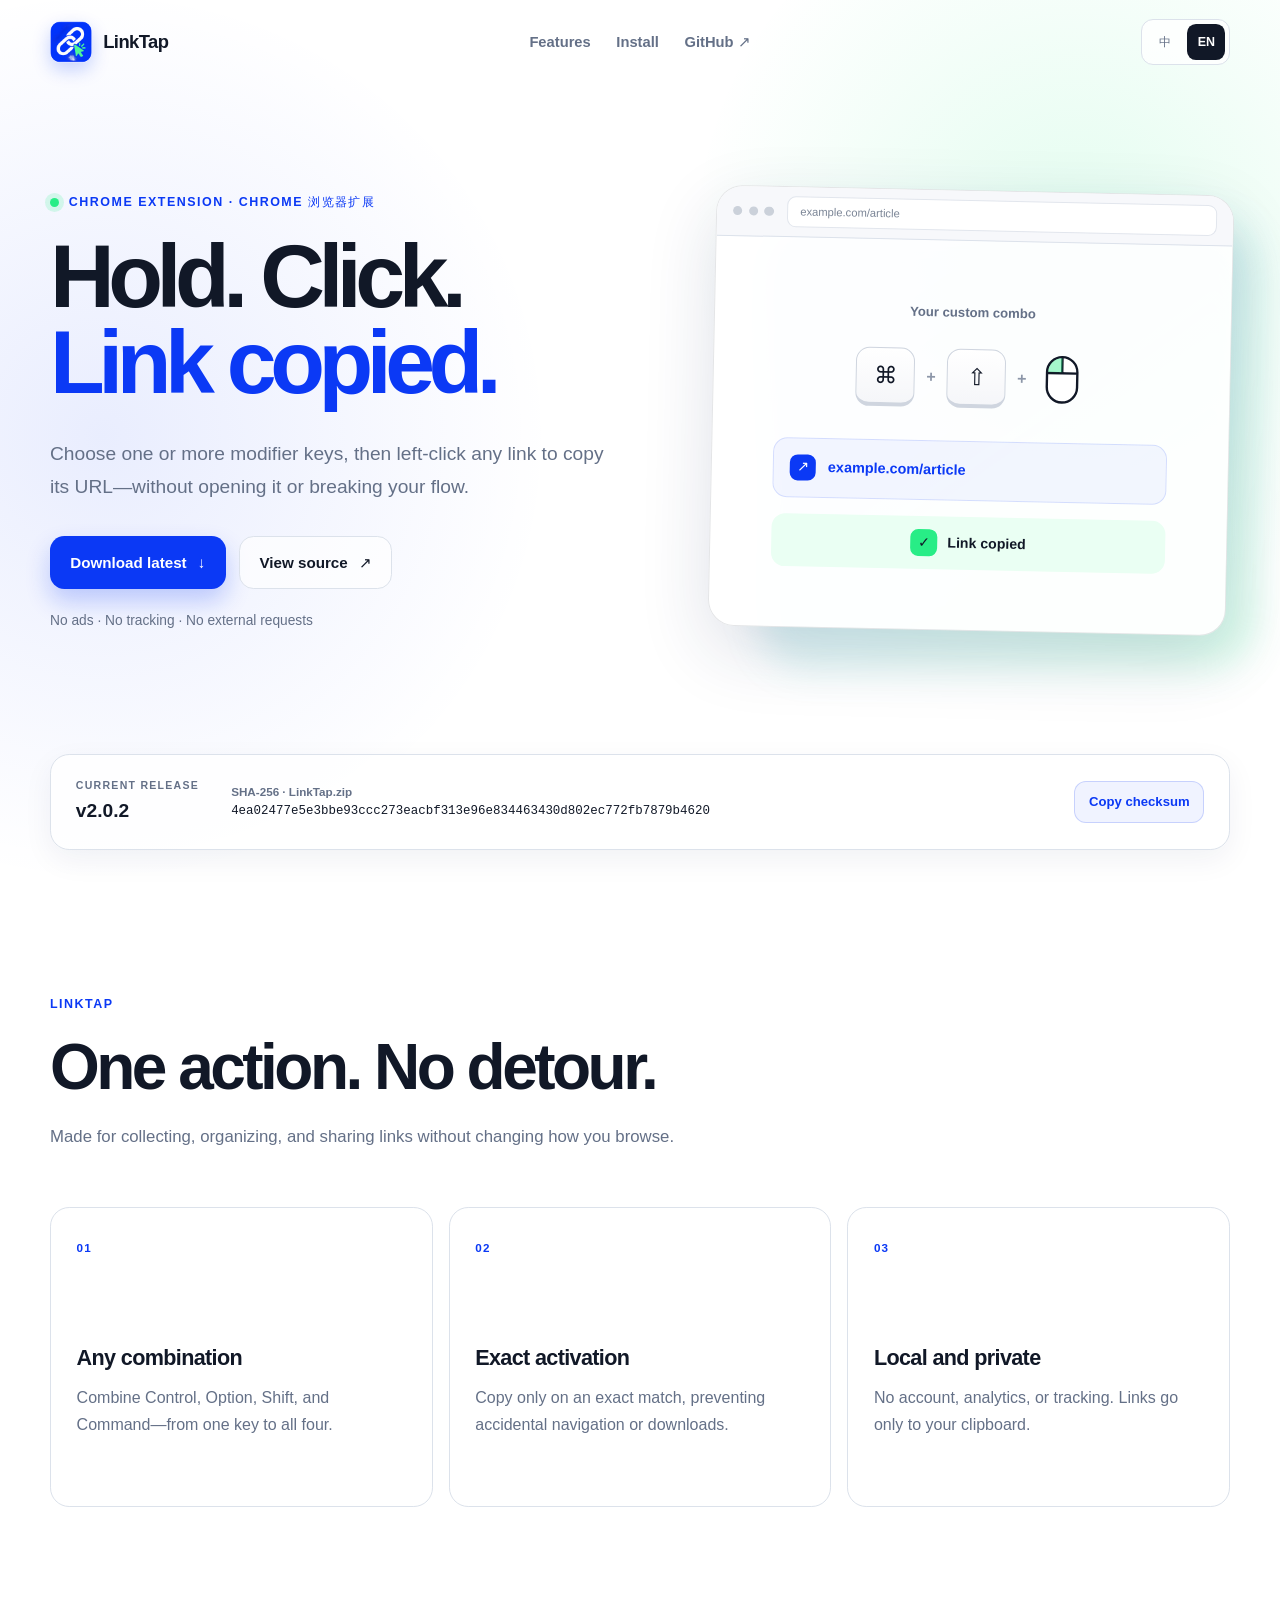
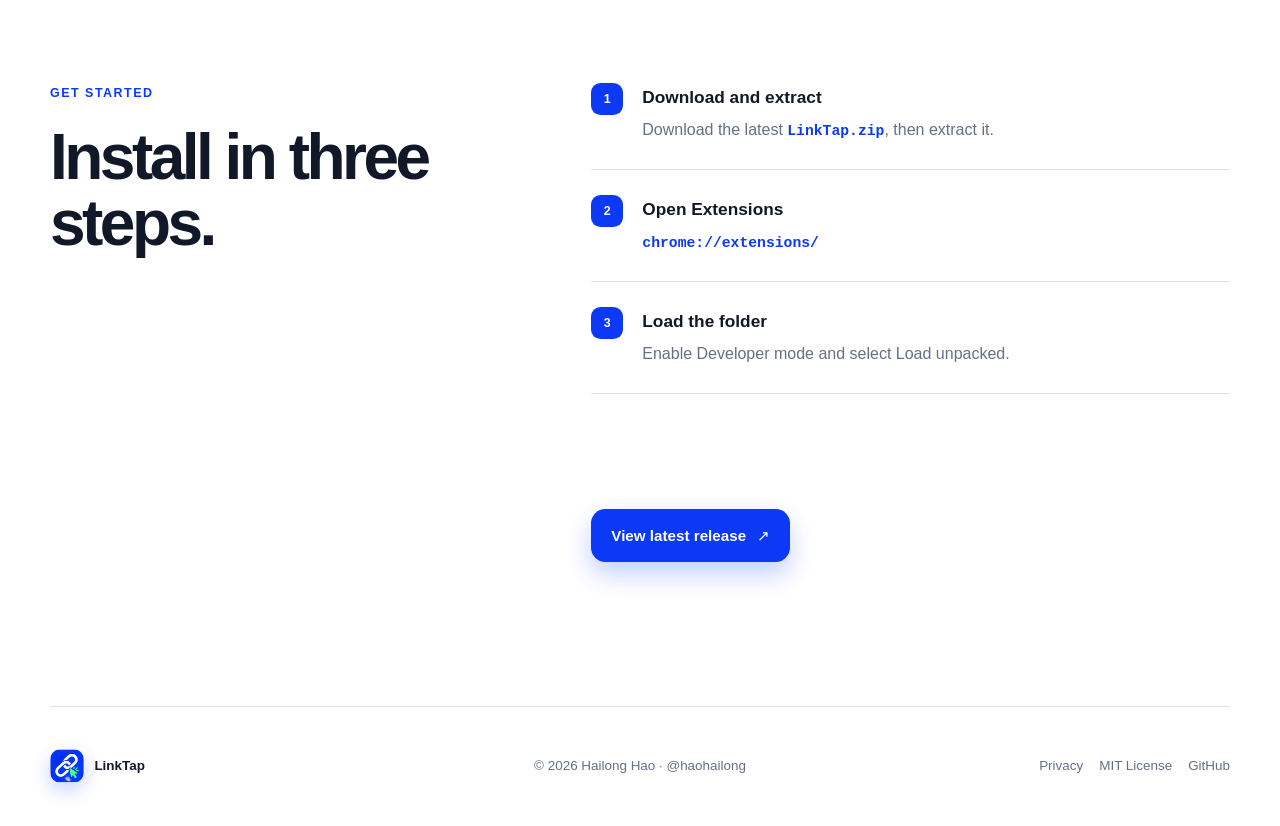
==== out/index.html @ aacd3227 "Configure landing page hosting" ====
<!doctype html>
<html lang="en">
  <head>
    <meta charset="utf-8">
    <meta name="viewport" content="width=device-width, initial-scale=1">
    <meta name="theme-color" content="#0b39f5">
    <meta name="description" content="LinkTap is a private Chrome extension that copies a link URL when you modifier-click it.">
    <title>LinkTap — Chrome Extension</title>
    <link rel="icon" href="assets/icon128.png">
    <link rel="stylesheet" href="styles.css">
    <script src="app.js" defer></script>
  </head>
  <body data-language="en">
    <a class="skip-link" href="#main">
      <span class="lang lang-zh">跳到主要内容</span>
      <span class="lang lang-en">Skip to content</span>
    </a>

    <header class="site-header">
      <a class="brand" href="#top" aria-label="LinkTap home">
        <img src="assets/icon128.png" width="42" height="42" alt="">
        <span>LinkTap</span>
      </a>

      <nav class="nav-links" aria-label="Primary navigation">
        <a href="#features">
          <span class="lang lang-zh">功能</span>
          <span class="lang lang-en">Features</span>
        </a>
        <a href="#install">
          <span class="lang lang-zh">安装</span>
          <span class="lang lang-en">Install</span>
        </a>
        <a href="https://github.com/haohailong/LinkTap">
          GitHub <span aria-hidden="true">↗</span>
        </a>
      </nav>

      <div class="language-switch" role="group" aria-label="Language">
        <button type="button" data-set-language="zh" aria-pressed="false">中</button>
        <button type="button" data-set-language="en" aria-pressed="true">EN</button>
      </div>
    </header>

    <main id="main">
      <section class="hero" id="top">
        <div class="hero-copy">
          <p class="eyebrow">
            <span class="status-dot" aria-hidden="true"></span>
            Chrome Extension · Chrome 浏览器扩展
          </p>

          <h1>
            <span class="lang lang-zh">按住。点击。<br><em>链接已复制。</em></span>
            <span class="lang lang-en">Hold. Click.<br><em>Link copied.</em></span>
          </h1>

          <p class="hero-description lang lang-zh">
            自定义一个或多个修饰键，左键点击任意链接即可复制 URL，不打开页面，也不打断当前工作。
          </p>
          <p class="hero-description lang lang-en">
            Choose one or more modifier keys, then left-click any link to copy its URL—without opening it or breaking your flow.
          </p>

          <div class="hero-actions">
            <a class="button button-primary" href="https://github.com/haohailong/LinkTap/releases/latest/download/LinkTap.zip">
              <span class="lang lang-zh">下载最新版</span>
              <span class="lang lang-en">Download latest</span>
              <span aria-hidden="true">↓</span>
            </a>
            <a class="button button-secondary" href="https://github.com/haohailong/LinkTap">
              <span class="lang lang-zh">查看源码</span>
              <span class="lang lang-en">View source</span>
              <span aria-hidden="true">↗</span>
            </a>
          </div>

          <p class="trust-line">
            <span class="lang lang-zh">无广告 · 无追踪 · 无外部网络请求</span>
            <span class="lang lang-en">No ads · No tracking · No external requests</span>
          </p>
        </div>

        <div class="demo-card" aria-label="LinkTap shortcut demonstration">
          <div class="demo-window">
            <div class="window-bar" aria-hidden="true">
              <span></span><span></span><span></span>
              <div class="address-bar">example.com/article</div>
            </div>
            <div class="demo-content">
              <div class="demo-label">
                <span class="lang lang-zh">你的自定义组合</span>
                <span class="lang lang-en">Your custom combo</span>
              </div>
              <div class="key-row" aria-label="Command Shift click">
                <kbd>⌘</kbd>
                <span>+</span>
                <kbd>⇧</kbd>
                <span>+</span>
                <span class="mouse">
                  <svg viewBox="0 0 34 46" aria-hidden="true">
                    <path d="M17 2C9.3 2 3 8.3 3 16v14c0 7.7 6.3 14 14 14s14-6.3 14-14V16C31 8.3 24.7 2 17 2Z"></path>
                    <path d="M17 3v13M4 17h26"></path>
                    <path class="mouse-click" d="M17 3v13H4c0-7.2 5.8-13 13-13Z"></path>
                  </svg>
                </span>
              </div>
              <div class="link-preview">
                <span class="link-icon" aria-hidden="true">↗</span>
                <span>example.com/article</span>
              </div>
              <div class="success-message">
                <span class="check" aria-hidden="true">✓</span>
                <span class="lang lang-zh">链接已复制</span>
                <span class="lang lang-en">Link copied</span>
              </div>
            </div>
          </div>
        </div>
      </section>

      <section class="release-strip" aria-labelledby="release-title">
        <div>
          <p class="section-kicker" id="release-title">
            <span class="lang lang-zh">当前版本</span>
            <span class="lang lang-en">Current release</span>
          </p>
          <strong id="release-version">v2.0.2</strong>
        </div>
        <div class="checksum">
          <span>SHA-256 · LinkTap.zip</span>
          <!-- release-sha256:start -->
          <code id="checksum-value">4ea02477e5e3bbe93ccc273eacbf313e96e834463430d802ec772fb7879b4620</code>
          <!-- release-sha256:end -->
        </div>
        <button class="copy-button" type="button" data-copy-checksum>
          <span class="lang lang-zh">复制校验值</span>
          <span class="lang lang-en">Copy checksum</span>
        </button>
        <p class="copy-status" role="status" aria-live="polite"></p>
      </section>

      <section class="section" id="features">
        <div class="section-heading">
          <p class="section-kicker">LinkTap</p>
          <h2 class="lang lang-zh">一个动作，省去绕路。</h2>
          <h2 class="lang lang-en">One action. No detour.</h2>
          <p class="lang lang-zh">为频繁收集、整理和分享链接而设计，简单到不需要改变习惯。</p>
          <p class="lang lang-en">Made for collecting, organizing, and sharing links without changing how you browse.</p>
        </div>

        <div class="feature-grid">
          <article>
            <span class="feature-number">01</span>
            <h3 class="lang lang-zh">任意组合</h3>
            <h3 class="lang lang-en">Any combination</h3>
            <p class="lang lang-zh">自由组合 Control、Option、Shift 和 Command，单键或四键都可以。</p>
            <p class="lang lang-en">Combine Control, Option, Shift, and Command—from one key to all four.</p>
          </article>
          <article>
            <span class="feature-number">02</span>
            <h3 class="lang lang-zh">精确触发</h3>
            <h3 class="lang lang-en">Exact activation</h3>
            <p class="lang lang-zh">只在组合完全匹配时复制，避免误触、跳转或意外下载。</p>
            <p class="lang lang-en">Copy only on an exact match, preventing accidental navigation or downloads.</p>
          </article>
          <article>
            <span class="feature-number">03</span>
            <h3 class="lang lang-zh">本地且私密</h3>
            <h3 class="lang lang-en">Local and private</h3>
            <p class="lang lang-zh">没有账号、分析或追踪；链接只会写入你自己的剪贴板。</p>
            <p class="lang lang-en">No account, analytics, or tracking. Links go only to your clipboard.</p>
          </article>
        </div>
      </section>

      <section class="section install-section" id="install">
        <div class="section-heading">
          <p class="section-kicker">
            <span class="lang lang-zh">开始使用</span>
            <span class="lang lang-en">Get started</span>
          </p>
          <h2 class="lang lang-zh">三步安装。</h2>
          <h2 class="lang lang-en">Install in three steps.</h2>
        </div>

        <ol class="install-steps">
          <li>
            <span class="step-number">1</span>
            <div>
              <h3 class="lang lang-zh">下载并解压</h3>
              <h3 class="lang lang-en">Download and extract</h3>
              <p class="lang lang-zh">下载最新的 <code>LinkTap.zip</code>，然后将它解压。</p>
              <p class="lang lang-en">Download the latest <code>LinkTap.zip</code>, then extract it.</p>
            </div>
          </li>
          <li>
            <span class="step-number">2</span>
            <div>
              <h3 class="lang lang-zh">打开扩展程序页面</h3>
              <h3 class="lang lang-en">Open Extensions</h3>
              <p><code>chrome://extensions/</code></p>
            </div>
          </li>
          <li>
            <span class="step-number">3</span>
            <div>
              <h3 class="lang lang-zh">加载文件夹</h3>
              <h3 class="lang lang-en">Load the folder</h3>
              <p class="lang lang-zh">开启“开发者模式”，点击“加载已解压的扩展程序”。</p>
              <p class="lang lang-en">Enable Developer mode and select Load unpacked.</p>
            </div>
          </li>
        </ol>

        <a class="button button-primary install-button" href="https://github.com/haohailong/LinkTap/releases/latest">
          <span class="lang lang-zh">查看最新 Release</span>
          <span class="lang lang-en">View latest release</span>
          <span aria-hidden="true">↗</span>
        </a>
      </section>
    </main>

    <footer>
      <div class="footer-brand">
        <img src="assets/icon128.png" width="34" height="34" alt="">
        <strong>LinkTap</strong>
      </div>
      <p>© 2026 <a href="https://github.com/haohailong">Hailong Hao · @haohailong</a></p>
      <div class="footer-links">
        <a href="https://github.com/haohailong/LinkTap/blob/main/PRIVACY.md">
          <span class="lang lang-zh">隐私</span><span class="lang lang-en">Privacy</span>
        </a>
        <a href="https://github.com/haohailong/LinkTap/blob/main/LICENSE">MIT License</a>
        <a href="https://github.com/haohailong/LinkTap">GitHub</a>
      </div>
    </footer>
  </body>
</html>
---- out/styles.css ----
:root {
  color-scheme: light;
  --ink: #111827;
  --muted: #647087;
  --line: #dce2eb;
  --surface: #ffffff;
  --soft: #f5f7fb;
  --blue: #0b39f5;
  --blue-dark: #0827b8;
  --green: #28ed86;
  --shadow: 0 24px 70px rgba(28, 46, 92, 0.14);
  font-family: Inter, ui-sans-serif, -apple-system, BlinkMacSystemFont, "Segoe UI", sans-serif;
  font-synthesis: none;
}

* {
  box-sizing: border-box;
}

html {
  scroll-behavior: smooth;
}

body {
  margin: 0;
  color: var(--ink);
  background:
    radial-gradient(circle at 84% 10%, rgba(40, 237, 134, 0.13), transparent 24rem),
    radial-gradient(circle at 8% 18%, rgba(11, 57, 245, 0.09), transparent 28rem),
    var(--surface);
  font-size: 16px;
  line-height: 1.65;
}

a {
  color: inherit;
  text-decoration: none;
}

button,
a {
  -webkit-tap-highlight-color: transparent;
}

button:focus-visible,
a:focus-visible {
  outline: 3px solid rgba(11, 57, 245, 0.28);
  outline-offset: 3px;
}

.lang {
  display: none;
}

body[data-language="zh"] .lang-zh,
body[data-language="en"] .lang-en {
  display: revert;
}

.skip-link {
  position: fixed;
  z-index: 100;
  top: 0.75rem;
  left: 0.75rem;
  padding: 0.7rem 1rem;
  color: #fff;
  background: var(--blue);
  border-radius: 0.75rem;
  transform: translateY(-180%);
}

.skip-link:focus {
  transform: translateY(0);
}

.site-header,
.hero,
.section,
.release-strip,
footer {
  width: min(1180px, calc(100% - 3rem));
  margin-inline: auto;
}

.site-header {
  min-height: 84px;
  display: grid;
  grid-template-columns: 1fr auto 1fr;
  align-items: center;
  gap: 2rem;
}

.brand {
  justify-self: start;
  display: inline-flex;
  align-items: center;
  gap: 0.7rem;
  font-size: 1.15rem;
  font-weight: 800;
  letter-spacing: -0.03em;
}

.brand img,
.footer-brand img {
  border-radius: 0.7rem;
  box-shadow: 0 7px 18px rgba(11, 57, 245, 0.22);
}

.nav-links {
  display: flex;
  gap: 1.6rem;
  align-items: center;
  font-size: 0.92rem;
  font-weight: 650;
}

.nav-links a,
.footer-links a {
  color: var(--muted);
  transition: color 160ms ease;
}

.nav-links a:hover,
.footer-links a:hover {
  color: var(--blue);
}

.language-switch {
  justify-self: end;
  display: inline-flex;
  gap: 0.2rem;
  padding: 0.22rem;
  border: 1px solid var(--line);
  border-radius: 0.75rem;
  background: rgba(255, 255, 255, 0.82);
}

.language-switch button {
  min-width: 2.4rem;
  min-height: 2.25rem;
  border: 0;
  border-radius: 0.56rem;
  color: var(--muted);
  background: transparent;
  font: inherit;
  font-size: 0.78rem;
  font-weight: 800;
  cursor: pointer;
}

.language-switch button[aria-pressed="true"] {
  color: #fff;
  background: var(--ink);
}

.hero {
  min-height: 670px;
  display: grid;
  grid-template-columns: minmax(0, 1.05fr) minmax(360px, 0.95fr);
  align-items: center;
  gap: clamp(3rem, 7vw, 7rem);
  padding-block: 5.5rem 6.5rem;
}

.eyebrow,
.section-kicker {
  margin: 0 0 1.25rem;
  color: var(--blue);
  font-size: 0.78rem;
  font-weight: 850;
  letter-spacing: 0.12em;
  text-transform: uppercase;
}

.eyebrow {
  display: inline-flex;
  align-items: center;
  gap: 0.6rem;
}

.status-dot {
  width: 0.58rem;
  height: 0.58rem;
  border-radius: 50%;
  background: var(--green);
  box-shadow: 0 0 0 5px rgba(40, 237, 134, 0.17);
}

h1,
h2,
h3,
p {
  overflow-wrap: anywhere;
}

h1 {
  max-width: 720px;
  margin: 0;
  font-size: clamp(3.7rem, 7vw, 6.5rem);
  line-height: 0.96;
  letter-spacing: -0.072em;
}

h1 em {
  color: var(--blue);
  font-style: normal;
}

.hero-description {
  max-width: 630px;
  margin: 2rem 0 0;
  color: var(--muted);
  font-size: clamp(1.05rem, 2vw, 1.2rem);
  line-height: 1.75;
}

.hero-actions {
  display: flex;
  flex-wrap: wrap;
  gap: 0.85rem;
  margin-top: 2rem;
}

.button {
  min-height: 3.2rem;
  display: inline-flex;
  align-items: center;
  justify-content: center;
  gap: 0.7rem;
  padding: 0.8rem 1.2rem;
  border: 1px solid transparent;
  border-radius: 0.9rem;
  font-size: 0.95rem;
  font-weight: 780;
  transition: transform 160ms ease, box-shadow 160ms ease, background 160ms ease;
}

.button:hover {
  transform: translateY(-2px);
}

.button-primary {
  color: #fff;
  background: var(--blue);
  box-shadow: 0 12px 24px rgba(11, 57, 245, 0.24);
}

.button-primary:hover {
  background: var(--blue-dark);
  box-shadow: 0 16px 30px rgba(11, 57, 245, 0.3);
}

.button-secondary {
  border-color: var(--line);
  background: rgba(255, 255, 255, 0.7);
}

.trust-line {
  margin: 1.35rem 0 0;
  color: var(--muted);
  font-size: 0.86rem;
}

.demo-card {
  position: relative;
}

.demo-card::before {
  content: "";
  position: absolute;
  inset: 7% -5% -8% 9%;
  z-index: -1;
  border-radius: 3rem;
  background: linear-gradient(145deg, rgba(11, 57, 245, 0.13), rgba(40, 237, 134, 0.19));
  filter: blur(18px);
}

.demo-window {
  overflow: hidden;
  border: 1px solid rgba(17, 24, 39, 0.11);
  border-radius: 1.65rem;
  background: rgba(255, 255, 255, 0.94);
  box-shadow: var(--shadow);
  transform: rotate(1.2deg);
}

.window-bar {
  height: 3.15rem;
  display: flex;
  align-items: center;
  gap: 0.4rem;
  padding: 0 1rem;
  border-bottom: 1px solid var(--line);
  background: #f7f8fb;
}

.window-bar > span {
  width: 0.58rem;
  height: 0.58rem;
  border-radius: 50%;
  background: #cbd1da;
}

.address-bar {
  min-width: 0;
  flex: 1;
  margin-left: 0.45rem;
  padding: 0.34rem 0.75rem;
  overflow: hidden;
  color: #7a8495;
  border: 1px solid #e2e6ed;
  border-radius: 0.55rem;
  background: #fff;
  font-size: 0.7rem;
  text-overflow: ellipsis;
  white-space: nowrap;
}

.demo-content {
  padding: clamp(2rem, 5vw, 3.8rem);
}

.demo-label {
  color: var(--muted);
  font-size: 0.82rem;
  font-weight: 720;
  text-align: center;
}

.key-row {
  display: flex;
  align-items: center;
  justify-content: center;
  gap: 0.7rem;
  margin: 1.5rem 0 2rem;
  color: #8c96a8;
  font-weight: 700;
}

kbd {
  min-width: 3.7rem;
  min-height: 3.7rem;
  display: grid;
  place-items: center;
  border: 1px solid #cfd5df;
  border-bottom-width: 4px;
  border-radius: 0.85rem;
  color: var(--ink);
  background: linear-gradient(#fff, #f5f6f9);
  font-family: inherit;
  font-size: 1.45rem;
  font-weight: 750;
}

.mouse {
  width: 3.1rem;
  height: 3.8rem;
  display: grid;
  place-items: center;
}

.mouse svg {
  width: 2.3rem;
  fill: #fff;
  stroke: var(--ink);
  stroke-linecap: round;
  stroke-linejoin: round;
  stroke-width: 2.2;
}

.mouse .mouse-click {
  fill: rgba(40, 237, 134, 0.42);
  stroke: none;
}

.link-preview {
  display: flex;
  align-items: center;
  gap: 0.75rem;
  padding: 1rem;
  color: var(--blue);
  border: 1px solid rgba(11, 57, 245, 0.13);
  border-radius: 0.9rem;
  background: rgba(11, 57, 245, 0.045);
  font-size: 0.9rem;
  font-weight: 680;
}

.link-icon,
.check {
  width: 1.65rem;
  height: 1.65rem;
  display: inline-grid;
  flex: 0 0 auto;
  place-items: center;
  border-radius: 0.5rem;
}

.link-icon {
  color: #fff;
  background: var(--blue);
}

.success-message {
  display: flex;
  align-items: center;
  justify-content: center;
  gap: 0.65rem;
  margin-top: 1rem;
  padding: 0.82rem;
  border-radius: 0.85rem;
  background: #eafff3;
  font-size: 0.88rem;
  font-weight: 760;
}

.check {
  background: var(--green);
}

.release-strip {
  position: relative;
  display: grid;
  grid-template-columns: auto minmax(0, 1fr) auto;
  align-items: center;
  gap: 2rem;
  padding: 1.4rem 1.55rem;
  border: 1px solid var(--line);
  border-radius: 1.2rem;
  background: rgba(255, 255, 255, 0.8);
  box-shadow: 0 10px 30px rgba(21, 38, 82, 0.06);
}

.release-strip .section-kicker {
  margin: 0;
  color: var(--muted);
  font-size: 0.66rem;
}

.release-strip strong {
  font-size: 1.2rem;
}

.checksum {
  min-width: 0;
}

.checksum > span {
  display: block;
  color: var(--muted);
  font-size: 0.73rem;
  font-weight: 720;
}

.checksum code {
  display: block;
  overflow: hidden;
  font-size: 0.78rem;
  text-overflow: ellipsis;
  white-space: nowrap;
}

.copy-button {
  min-height: 2.6rem;
  padding: 0.58rem 0.85rem;
  color: var(--blue);
  border: 1px solid rgba(11, 57, 245, 0.18);
  border-radius: 0.75rem;
  background: rgba(11, 57, 245, 0.06);
  font: inherit;
  font-size: 0.82rem;
  font-weight: 760;
  cursor: pointer;
}

.copy-button:hover {
  background: rgba(11, 57, 245, 0.1);
}

.copy-status {
  position: absolute;
  right: 1.55rem;
  bottom: -2rem;
  margin: 0;
  color: var(--muted);
  font-size: 0.78rem;
}

.section {
  padding-block: 9rem 2rem;
}

.section-heading {
  max-width: 690px;
}

.section-heading h2 {
  margin: 0;
  font-size: clamp(2.4rem, 5vw, 4.25rem);
  line-height: 1.04;
  letter-spacing: -0.055em;
}

.section-heading > p:last-child {
  margin: 1.4rem 0 0;
  color: var(--muted);
  font-size: 1.05rem;
}

.feature-grid {
  display: grid;
  grid-template-columns: repeat(3, 1fr);
  gap: 1rem;
  margin-top: 3.5rem;
}

.feature-grid article {
  min-height: 300px;
  padding: 1.6rem;
  border: 1px solid var(--line);
  border-radius: 1.2rem;
  background: rgba(255, 255, 255, 0.74);
}

.feature-number {
  color: var(--blue);
  font-size: 0.73rem;
  font-weight: 850;
  letter-spacing: 0.1em;
}

.feature-grid h3 {
  margin: 5rem 0 0.6rem;
  font-size: 1.35rem;
  letter-spacing: -0.03em;
}

.feature-grid p {
  margin: 0;
  color: var(--muted);
}

.install-section {
  display: grid;
  grid-template-columns: minmax(240px, 0.8fr) minmax(420px, 1.2fr);
  gap: clamp(3rem, 9vw, 8rem);
  align-items: start;
  padding-bottom: 9rem;
}

.install-steps {
  margin: 0;
  padding: 0;
  list-style: none;
}

.install-steps li {
  display: grid;
  grid-template-columns: auto 1fr;
  gap: 1.2rem;
  padding: 1.6rem 0;
  border-bottom: 1px solid var(--line);
}

.install-steps li:first-child {
  padding-top: 0;
}

.step-number {
  width: 2rem;
  height: 2rem;
  display: grid;
  place-items: center;
  color: #fff;
  border-radius: 0.6rem;
  background: var(--blue);
  font-size: 0.78rem;
  font-weight: 800;
}

.install-steps h3 {
  margin: 0;
  font-size: 1.08rem;
}

.install-steps p {
  margin: 0.32rem 0 0;
  color: var(--muted);
}

.install-steps code {
  color: var(--blue);
  font-size: 0.92rem;
  font-weight: 680;
}

.install-button {
  grid-column: 2;
  justify-self: start;
}

footer {
  min-height: 120px;
  display: grid;
  grid-template-columns: 1fr auto 1fr;
  align-items: center;
  gap: 2rem;
  border-top: 1px solid var(--line);
  color: var(--muted);
  font-size: 0.84rem;
}

.footer-brand {
  display: flex;
  align-items: center;
  gap: 0.65rem;
  color: var(--ink);
}

footer > p {
  text-align: center;
}

.footer-links {
  justify-self: end;
  display: flex;
  gap: 1rem;
}

@media (max-width: 900px) {
  .site-header {
    grid-template-columns: 1fr auto;
  }

  .nav-links {
    display: none;
  }

  .hero {
    grid-template-columns: 1fr;
    min-height: 0;
    padding-top: 4rem;
  }

  .demo-card {
    width: min(540px, 100%);
  }

  .feature-grid {
    grid-template-columns: 1fr;
  }

  .feature-grid article {
    min-height: 220px;
  }

  .feature-grid h3 {
    margin-top: 3.2rem;
  }

  .install-section {
    grid-template-columns: 1fr;
  }

  .install-button {
    grid-column: 1;
  }

  footer {
    grid-template-columns: 1fr;
    gap: 0.7rem;
    padding-block: 2rem;
    text-align: center;
  }

  .footer-brand,
  .footer-links {
    justify-self: center;
  }

  footer > p {
    margin: 0;
  }
}

@media (max-width: 640px) {
  .site-header,
  .hero,
  .section,
  .release-strip,
  footer {
    width: min(100% - 2rem, 1180px);
  }

  .site-header {
    min-height: 72px;
  }

  .hero {
    gap: 3.8rem;
    padding-block: 3.5rem 4.5rem;
  }

  h1 {
    font-size: clamp(3rem, 16vw, 4.5rem);
  }

  .hero-actions {
    display: grid;
  }

  .button {
    width: 100%;
  }

  .demo-content {
    padding: 2rem 1.2rem;
  }

  .key-row {
    gap: 0.4rem;
  }

  kbd {
    min-width: 3rem;
    min-height: 3.2rem;
  }

  .release-strip {
    grid-template-columns: 1fr auto;
    gap: 1rem;
  }

  .checksum {
    grid-column: 1 / -1;
    grid-row: 2;
  }

  .copy-button {
    grid-column: 2;
    grid-row: 1;
  }

  .section {
    padding-top: 6.5rem;
  }

  .install-section {
    padding-bottom: 6.5rem;
  }

  .footer-links {
    flex-wrap: wrap;
    justify-content: center;
  }
}

@media (prefers-reduced-motion: reduce) {
  html {
    scroll-behavior: auto;
  }

  *,
  *::before,
  *::after {
    scroll-behavior: auto !important;
    transition-duration: 0.01ms !important;
  }
}
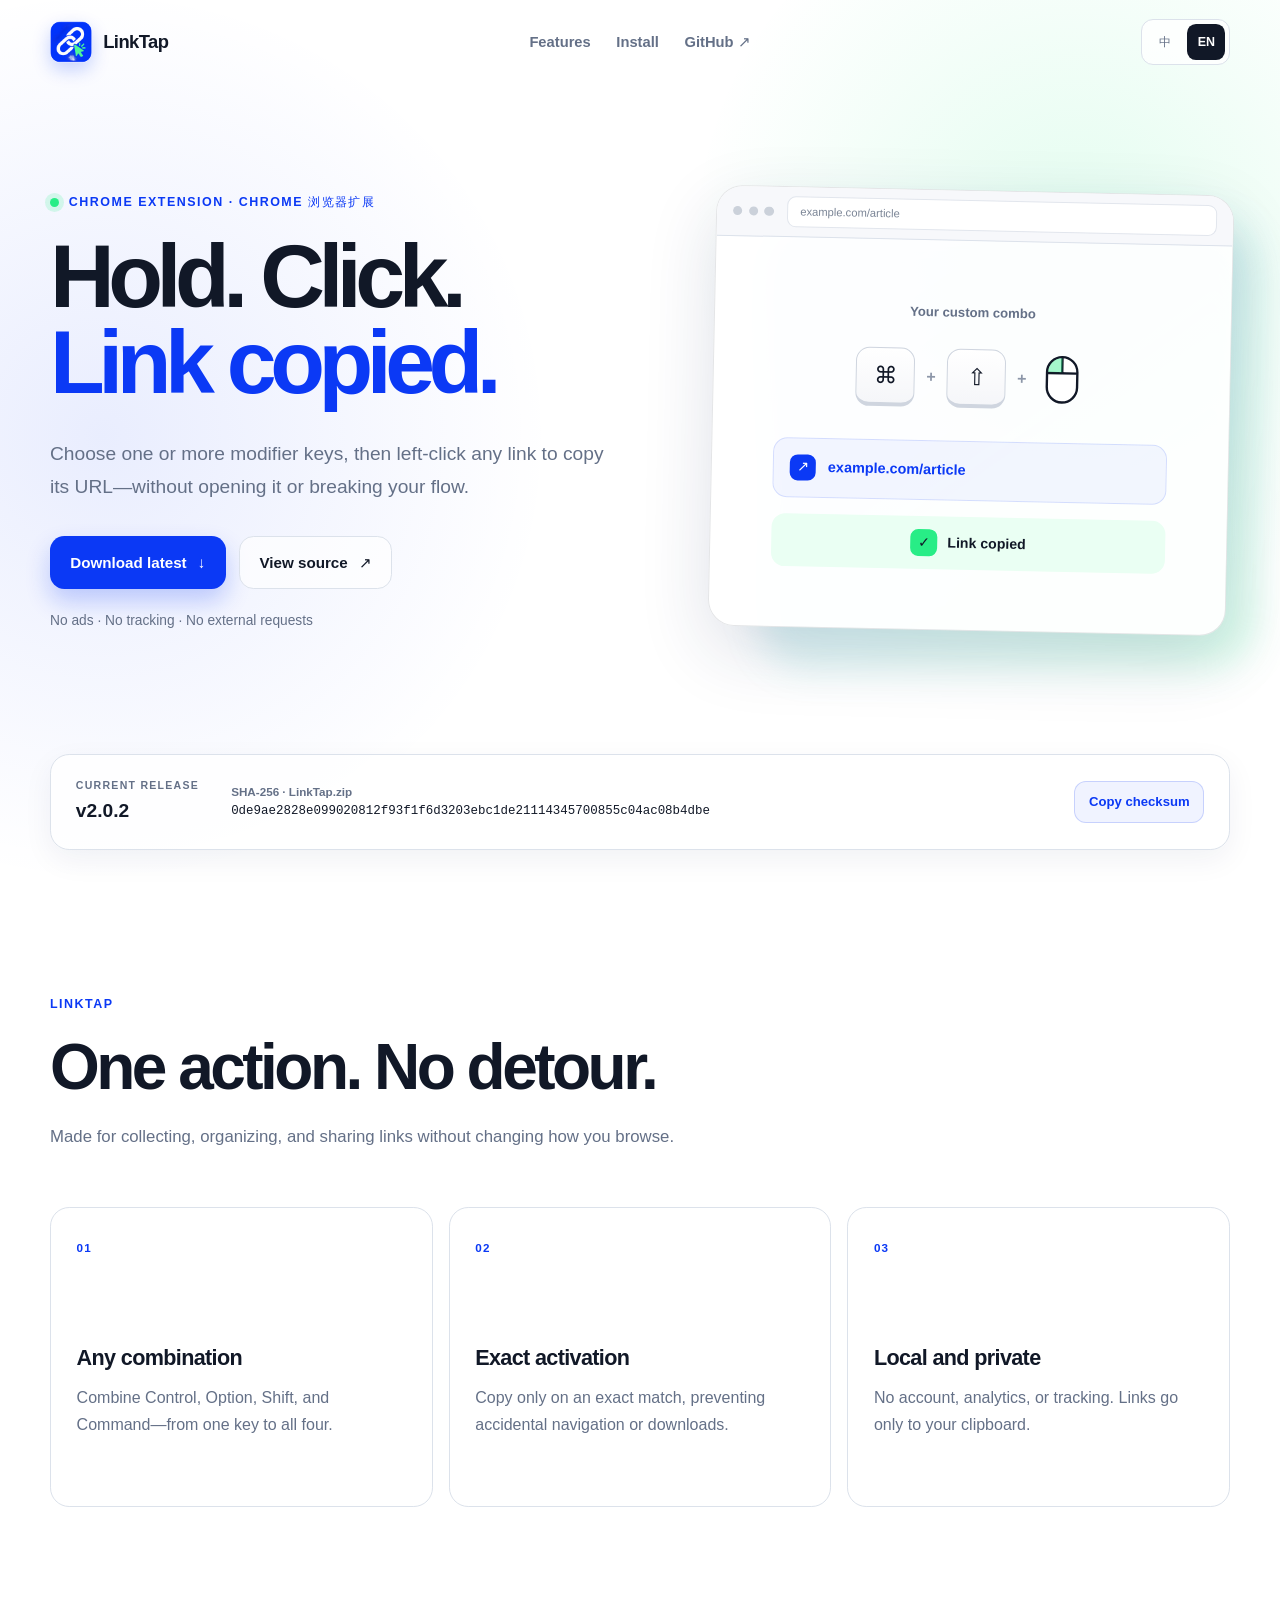
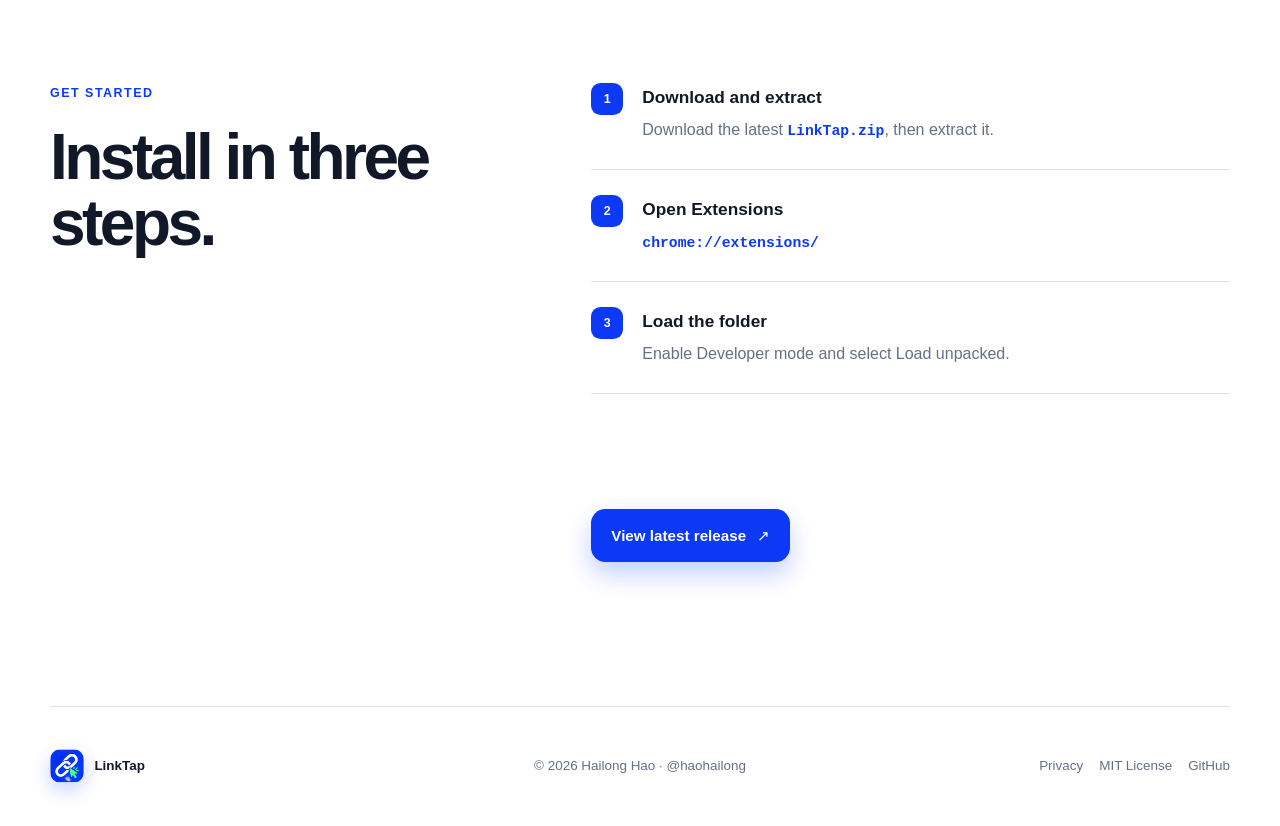
==== commit 550ecf31: "Fix Pages deployment and prepare v2.0.2" ====
--- a/out/index.html
+++ b/out/index.html
@@ -130,7 +130,7 @@
         <div class="checksum">
           <span>SHA-256 · LinkTap.zip</span>
           <!-- release-sha256:start -->
-          <code id="checksum-value">4ea02477e5e3bbe93ccc273eacbf313e96e834463430d802ec772fb7879b4620</code>
+          <code id="checksum-value">0de9ae2828e099020812f93f1f6d3203ebc1de21114345700855c04ac08b4dbe</code>
           <!-- release-sha256:end -->
         </div>
         <button class="copy-button" type="button" data-copy-checksum>
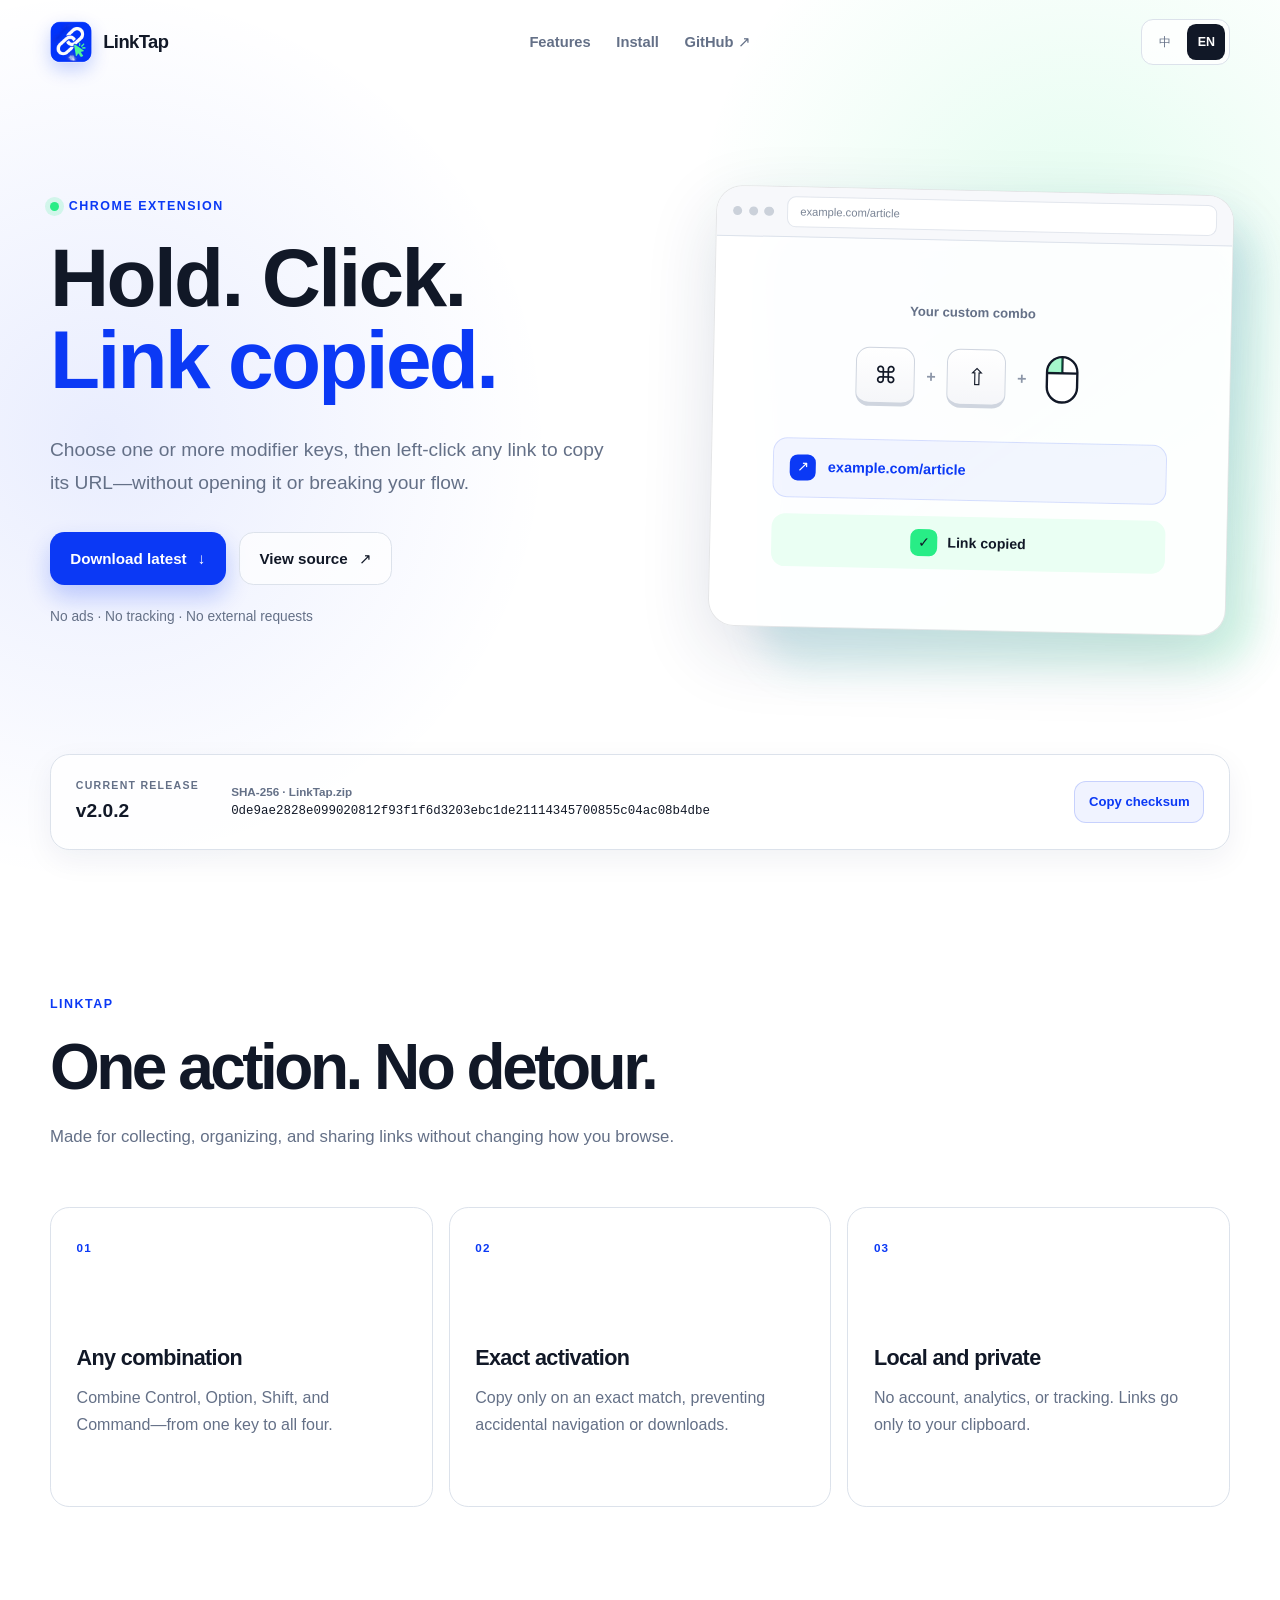
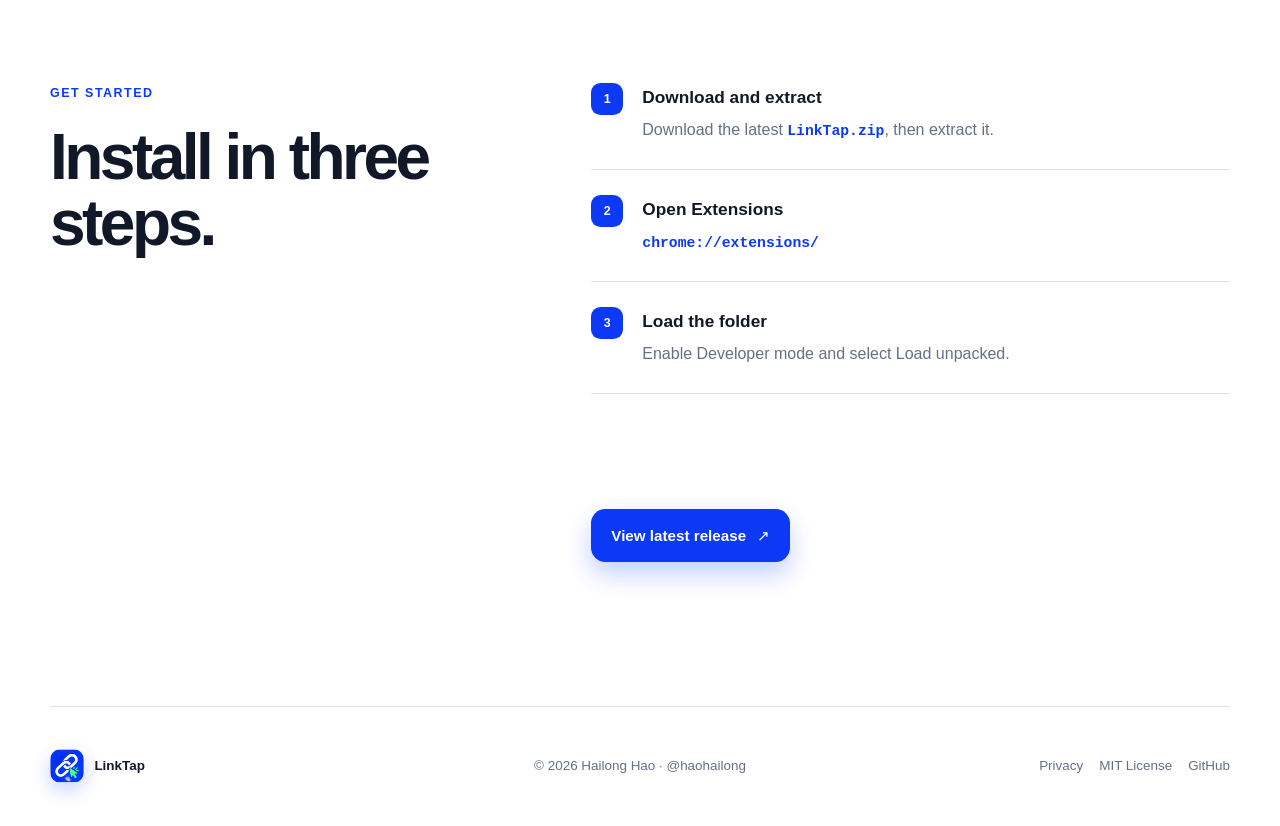
==== commit a5e42541: "Refine landing page hero typography" ====
--- a/out/index.html
+++ b/out/index.html
@@ -47,12 +47,18 @@
         <div class="hero-copy">
           <p class="eyebrow">
             <span class="status-dot" aria-hidden="true"></span>
-            Chrome Extension · Chrome 浏览器扩展
+            Chrome Extension
           </p>
 
           <h1>
-            <span class="lang lang-zh">按住。点击。<br><em>链接已复制。</em></span>
-            <span class="lang lang-en">Hold. Click.<br><em>Link copied.</em></span>
+            <span class="lang lang-zh hero-title hero-title-zh">
+              <span class="title-line">按住，点击，</span>
+              <em class="title-line">链接已复制。</em>
+            </span>
+            <span class="lang lang-en hero-title hero-title-en">
+              <span class="title-line">Hold. Click.</span>
+              <em class="title-line">Link copied.</em>
+            </span>
           </h1>
 
           <p class="hero-description lang lang-zh">
--- a/out/styles.css
+++ b/out/styles.css
@@ -196,14 +196,29 @@
 h1 {
   max-width: 720px;
   margin: 0;
-  font-size: clamp(3.7rem, 7vw, 6.5rem);
-  line-height: 0.96;
-  letter-spacing: -0.072em;
+  font-size: clamp(3.5rem, 6.4vw, 6rem);
+  line-height: 1;
+  letter-spacing: -0.042em;
 }
 
 h1 em {
   color: var(--blue);
   font-style: normal;
+}
+
+.title-line {
+  display: block;
+  white-space: nowrap;
+}
+
+.hero-title-zh {
+  font-size: 0.8em;
+  line-height: 1.08;
+  letter-spacing: -0.035em;
+}
+
+.hero-title-en {
+  letter-spacing: -0.032em;
 }
 
 .hero-description {
@@ -702,7 +717,11 @@
   }
 
   h1 {
-    font-size: clamp(3rem, 16vw, 4.5rem);
+    font-size: clamp(2.85rem, 15vw, 4.25rem);
+  }
+
+  .hero-title-zh {
+    font-size: 0.82em;
   }
 
   .hero-actions {
